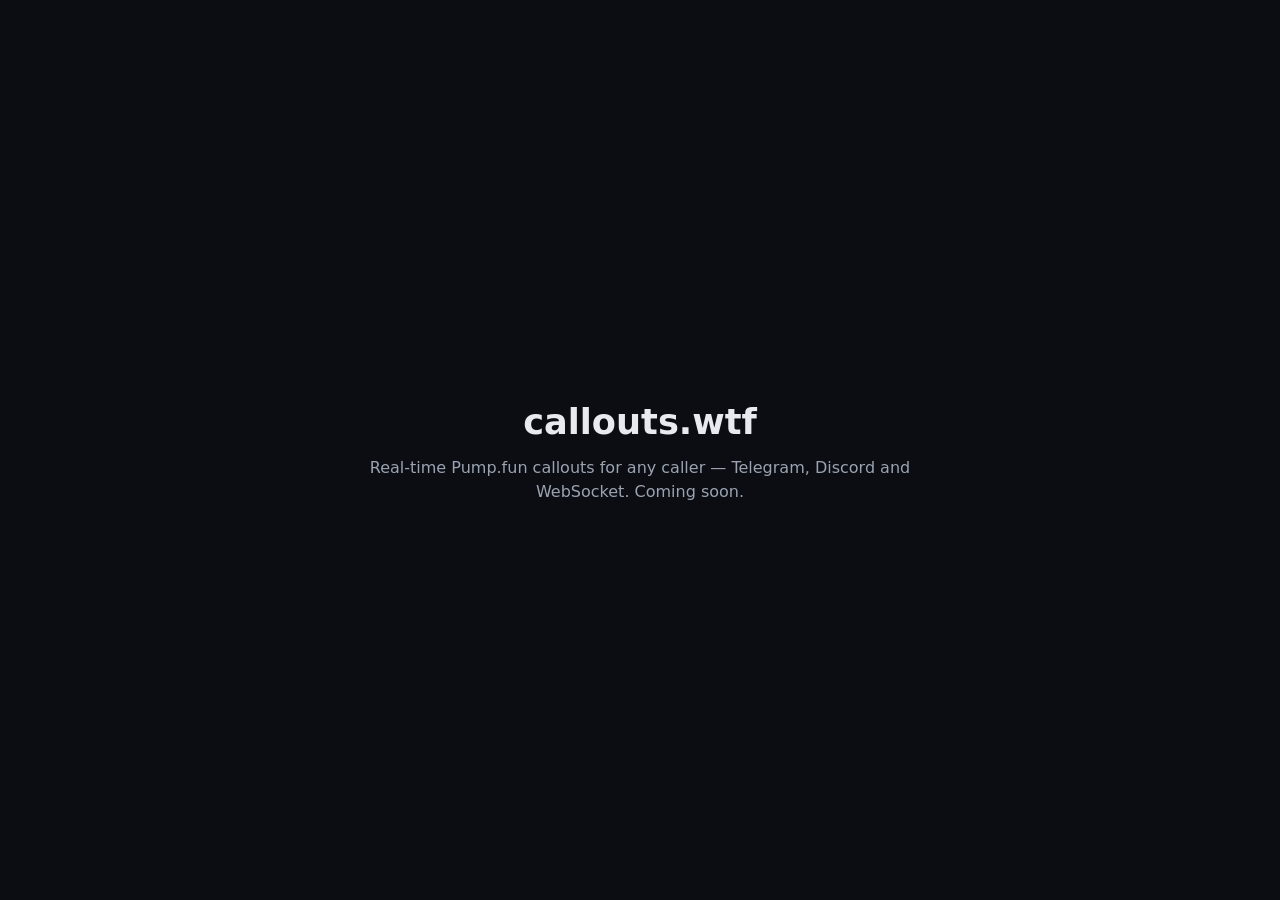
==== index.html @ 734180bb "Placeholder page and custom domain for GitHub Pages Co-Authored-By: Claude Opus 5.5 <noreply@anthrop" ====
<!doctype html>
<html lang="en">
<head>
<meta charset="utf-8">
<meta name="viewport" content="width=device-width, initial-scale=1">
<title>callouts.wtf — Pump.fun Callouts API</title>
<meta name="description" content="Real-time Pump.fun callouts for any caller, delivered to Telegram, Discord and WebSocket.">
<style>
  :root { color-scheme: dark; }
  body { margin: 0; min-height: 100vh; display: grid; place-items: center; background: #0b0d12; color: #e8eaf0;
         font: 16px/1.5 system-ui, -apple-system, Segoe UI, Roboto, sans-serif; }
  main { padding: 24px; text-align: center; max-width: 560px; }
  h1 { font-size: 2.2rem; margin: 0 0 8px; }
  p { color: #9aa3b2; margin: 0; }
</style>
</head>
<body>
<main>
  <h1>callouts.wtf</h1>
  <p>Real-time Pump.fun callouts for any caller — Telegram, Discord and WebSocket. Coming soon.</p>
</main>
</body>
</html>
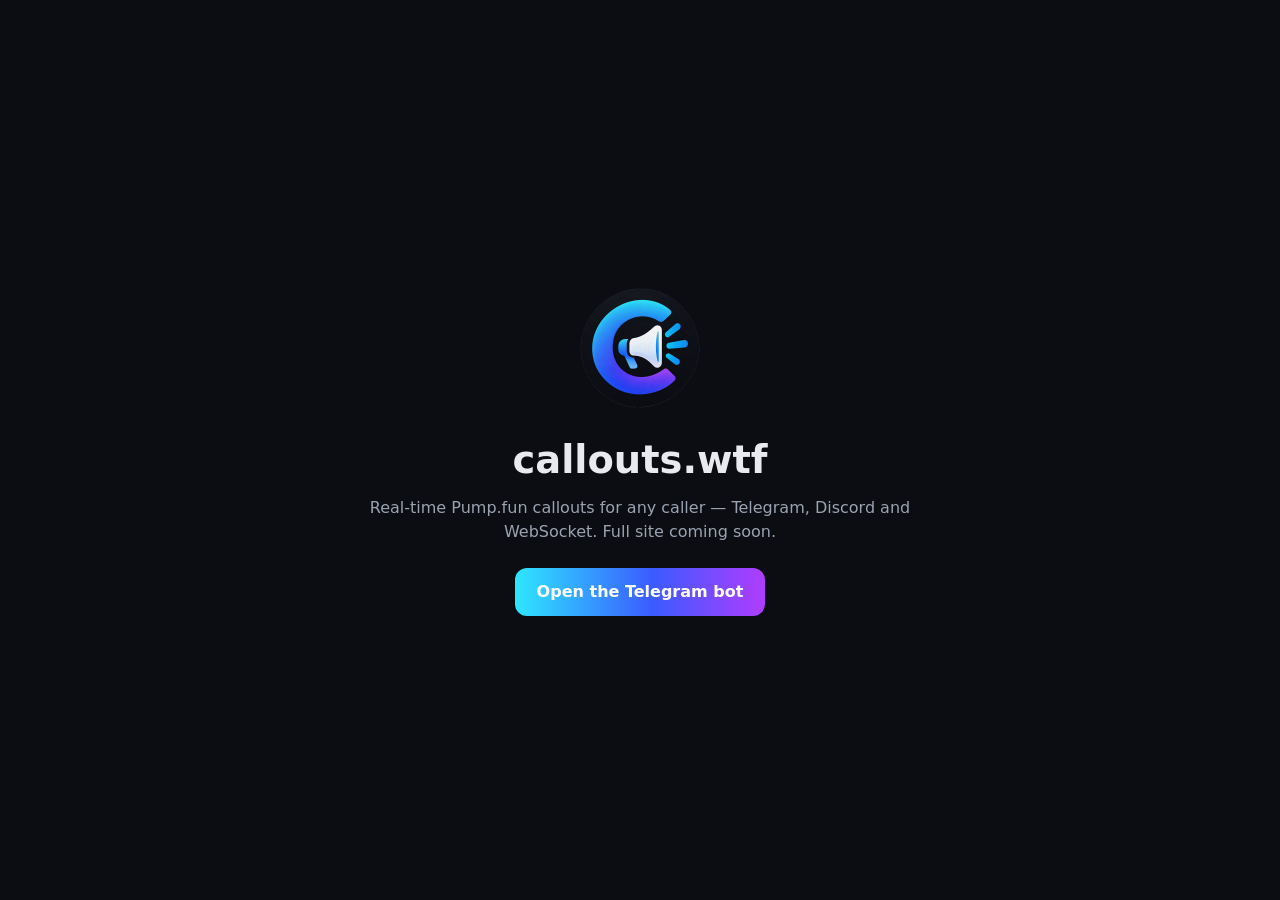
==== commit 02b3c452: "Use the new logo: page logo, favicon, touch icon, link-preview image, bot button Co-Authored-By: Cla" ====
--- a/index.html
+++ b/index.html
@@ -5,19 +5,35 @@
 <meta name="viewport" content="width=device-width, initial-scale=1">
 <title>callouts.wtf — Pump.fun Callouts API</title>
 <meta name="description" content="Real-time Pump.fun callouts for any caller, delivered to Telegram, Discord and WebSocket.">
+<link rel="icon" href="/assets/favicon.ico" sizes="any">
+<link rel="icon" type="image/png" sizes="32x32" href="/assets/logo-32.png">
+<link rel="apple-touch-icon" href="/assets/logo-180.png">
+<meta property="og:type" content="website">
+<meta property="og:url" content="https://callouts.wtf/">
+<meta property="og:title" content="callouts.wtf — Pump.fun Callouts API">
+<meta property="og:description" content="Real-time Pump.fun callouts for any caller — Telegram, Discord and WebSocket.">
+<meta property="og:image" content="https://callouts.wtf/assets/og.png">
+<meta name="twitter:card" content="summary_large_image">
+<meta name="twitter:image" content="https://callouts.wtf/assets/og.png">
 <style>
   :root { color-scheme: dark; }
   body { margin: 0; min-height: 100vh; display: grid; place-items: center; background: #0b0d12; color: #e8eaf0;
          font: 16px/1.5 system-ui, -apple-system, Segoe UI, Roboto, sans-serif; }
-  main { padding: 24px; text-align: center; max-width: 560px; }
-  h1 { font-size: 2.2rem; margin: 0 0 8px; }
-  p { color: #9aa3b2; margin: 0; }
+  main { padding: 24px 16px; text-align: center; max-width: 560px; }
+  img.logo { width: 128px; height: 128px; }
+  h1 { font-size: 2.4rem; margin: 12px 0 8px; }
+  p { color: #9aa3b2; margin: 0 0 24px; }
+  a.cta { display: inline-block; padding: 12px 22px; border-radius: 12px; color: #fff; text-decoration: none; font-weight: 600;
+          background: linear-gradient(90deg, #2ee6ff, #3b5bff 55%, #b03cff); }
+  a.cta:focus-visible { outline: 2px solid #2ee6ff; outline-offset: 3px; }
 </style>
 </head>
 <body>
 <main>
+  <img class="logo" src="/assets/logo-512.png" alt="callouts.wtf logo" width="128" height="128">
   <h1>callouts.wtf</h1>
-  <p>Real-time Pump.fun callouts for any caller — Telegram, Discord and WebSocket. Coming soon.</p>
+  <p>Real-time Pump.fun callouts for any caller — Telegram, Discord and WebSocket. Full site coming soon.</p>
+  <a class="cta" href="https://t.me/Calloutswtfbot">Open the Telegram bot</a>
 </main>
 </body>
 </html>
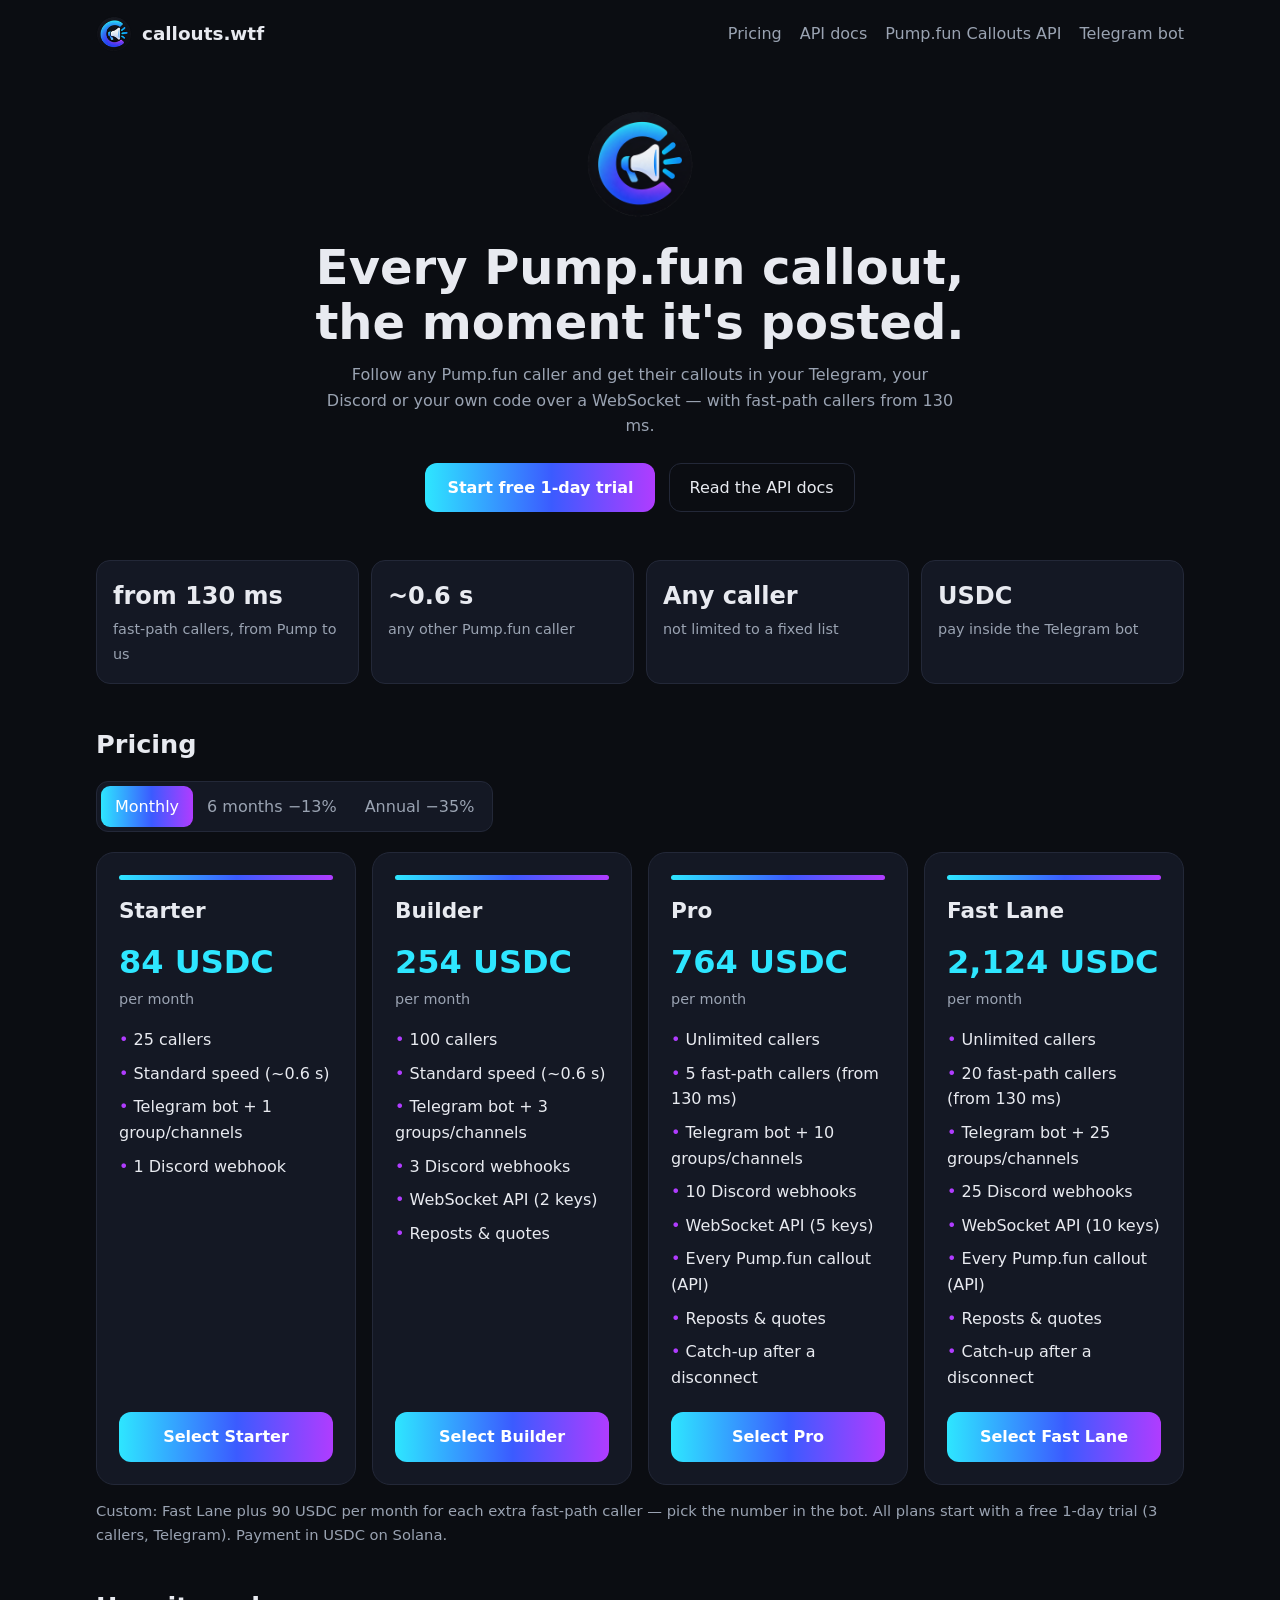
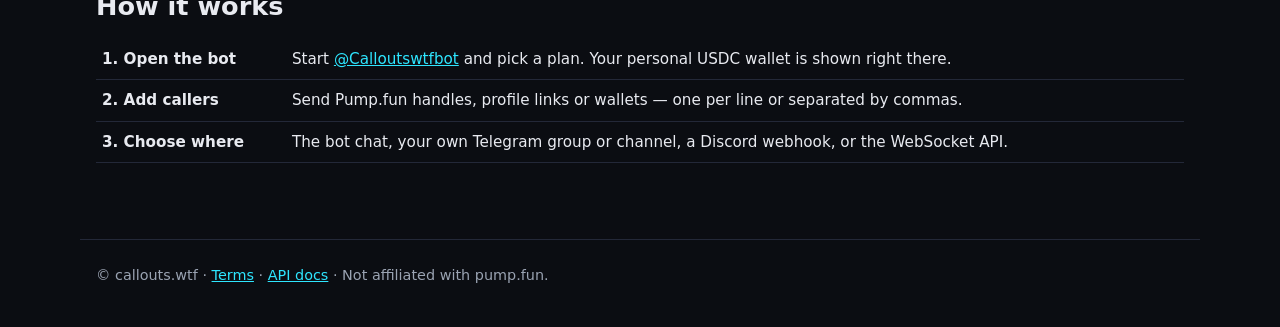
==== commit 63c999fe: "Full site: live pricing cards with period switch and Select→bot deep links, status banner, API docs," ====
--- a/index.html
+++ b/index.html
@@ -4,10 +4,11 @@
 <meta charset="utf-8">
 <meta name="viewport" content="width=device-width, initial-scale=1">
 <title>callouts.wtf — Pump.fun Callouts API</title>
-<meta name="description" content="Real-time Pump.fun callouts for any caller, delivered to Telegram, Discord and WebSocket.">
+<meta name="description" content="Real-time Pump.fun callouts for any caller, delivered to Telegram, Discord and a WebSocket API. Fast path from 130 ms. Pay in USDC.">
 <link rel="icon" href="/assets/favicon.ico" sizes="any">
 <link rel="icon" type="image/png" sizes="32x32" href="/assets/logo-32.png">
 <link rel="apple-touch-icon" href="/assets/logo-180.png">
+<link rel="stylesheet" href="/assets/site.css">
 <meta property="og:type" content="website">
 <meta property="og:url" content="https://callouts.wtf/">
 <meta property="og:title" content="callouts.wtf — Pump.fun Callouts API">
@@ -15,25 +16,100 @@
 <meta property="og:image" content="https://callouts.wtf/assets/og.png">
 <meta name="twitter:card" content="summary_large_image">
 <meta name="twitter:image" content="https://callouts.wtf/assets/og.png">
-<style>
-  :root { color-scheme: dark; }
-  body { margin: 0; min-height: 100vh; display: grid; place-items: center; background: #0b0d12; color: #e8eaf0;
-         font: 16px/1.5 system-ui, -apple-system, Segoe UI, Roboto, sans-serif; }
-  main { padding: 24px 16px; text-align: center; max-width: 560px; }
-  img.logo { width: 128px; height: 128px; }
-  h1 { font-size: 2.4rem; margin: 12px 0 8px; }
-  p { color: #9aa3b2; margin: 0 0 24px; }
-  a.cta { display: inline-block; padding: 12px 22px; border-radius: 12px; color: #fff; text-decoration: none; font-weight: 600;
-          background: linear-gradient(90deg, #2ee6ff, #3b5bff 55%, #b03cff); }
-  a.cta:focus-visible { outline: 2px solid #2ee6ff; outline-offset: 3px; }
-</style>
 </head>
 <body>
+<header class="site">
+  <a class="brand" href="/"><img src="/assets/logo-64.png" alt="" width="36" height="36">callouts.wtf</a>
+  <nav class="links" aria-label="Main">
+    <a href="#pricing">Pricing</a>
+    <a href="/docs.html">API docs</a>
+    <a href="/pumpfun-callouts-api.html">Pump.fun Callouts API</a>
+    <a href="https://t.me/Calloutswtfbot">Telegram bot</a>
+  </nav>
+</header>
 <main>
-  <img class="logo" src="/assets/logo-512.png" alt="callouts.wtf logo" width="128" height="128">
-  <h1>callouts.wtf</h1>
-  <p>Real-time Pump.fun callouts for any caller — Telegram, Discord and WebSocket. Full site coming soon.</p>
-  <a class="cta" href="https://t.me/Calloutswtfbot">Open the Telegram bot</a>
+  <div class="status-banner" id="status" role="status">Pump.fun callouts are currently unavailable — we're fixing it as soon as possible.</div>
+  <section class="hero">
+    <img class="logo" src="/assets/logo-512.png" alt="callouts.wtf logo" width="112" height="112">
+    <h1>Every Pump.fun callout,<br>the moment it's posted.</h1>
+    <p>Follow any Pump.fun caller and get their callouts in your Telegram, your Discord or your own code over a WebSocket — with fast-path callers from 130 ms.</p>
+    <a class="cta" href="https://t.me/Calloutswtfbot">Start free 1-day trial</a>
+    <a class="ghost" href="/docs.html">Read the API docs</a>
+  </section>
+
+  <section class="stats" aria-label="Speed">
+    <div class="stat"><b>from 130 ms</b><span>fast-path callers, from Pump to us</span></div>
+    <div class="stat"><b>~0.6 s</b><span>any other Pump.fun caller</span></div>
+    <div class="stat"><b>Any caller</b><span>not limited to a fixed list</span></div>
+    <div class="stat"><b>USDC</b><span>pay inside the Telegram bot</span></div>
+  </section>
+
+  <h2 id="pricing">Pricing</h2>
+  <div class="period" role="group" aria-label="Billing period">
+    <button type="button" data-period="monthly" aria-pressed="true">Monthly</button>
+    <button type="button" data-period="6m" aria-pressed="false">6 months −13%</button>
+    <button type="button" data-period="annual" aria-pressed="false">Annual −35%</button>
+  </div>
+  <div class="tiers" id="tiers"></div>
+  <p class="note">Custom: Fast Lane plus 90 USDC per month for each extra fast-path caller — pick the number in the bot. All plans start with a free 1-day trial (3 callers, Telegram). Payment in USDC on Solana.</p>
+
+  <h2>How it works</h2>
+  <table>
+    <tr><td><b>1. Open the bot</b></td><td>Start <a href="https://t.me/Calloutswtfbot">@Calloutswtfbot</a> and pick a plan. Your personal USDC wallet is shown right there.</td></tr>
+    <tr><td><b>2. Add callers</b></td><td>Send Pump.fun handles, profile links or wallets — one per line or separated by commas.</td></tr>
+    <tr><td><b>3. Choose where</b></td><td>The bot chat, your own Telegram group or channel, a Discord webhook, or the WebSocket API.</td></tr>
+  </table>
 </main>
+<footer class="site">© callouts.wtf · <a href="/terms.html">Terms</a> · <a href="/docs.html">API docs</a> · Not affiliated with pump.fun.</footer>
+<script>
+(() => {
+  const FALLBACK = [
+    {key:"starter",name:"Starter",prices:{monthly:84,"6m":438,annual:655},callers:25,fast_path:0,api:false,api_keys:0,all_callouts:false,reposts_quotes:false,catch_up:false,telegram_groups:1,discord_webhooks:1},
+    {key:"builder",name:"Builder",prices:{monthly:254,"6m":1326,annual:1981},callers:100,fast_path:0,api:true,api_keys:2,all_callouts:false,reposts_quotes:true,catch_up:false,telegram_groups:3,discord_webhooks:3},
+    {key:"pro",name:"Pro",prices:{monthly:764,"6m":3988,annual:5959},callers:null,fast_path:5,api:true,api_keys:5,all_callouts:true,reposts_quotes:true,catch_up:true,telegram_groups:10,discord_webhooks:10},
+    {key:"fastlane",name:"Fast Lane",prices:{monthly:2124,"6m":11087,annual:16567},callers:null,fast_path:20,api:true,api_keys:10,all_callouts:true,reposts_quotes:true,catch_up:true,telegram_groups:25,discord_webhooks:25}
+  ];
+  const PER = {monthly: "per month", "6m": "for 6 months", annual: "per year"};
+  let tiers = FALLBACK, period = "monthly";
+  const plural = (n, w) => `${n} ${w}${n === 1 ? "" : "s"}`;
+  function features(t) {
+    return [
+      t.callers == null ? "Unlimited callers" : `${t.callers} callers`,
+      t.fast_path ? `${t.fast_path} fast-path callers (from 130 ms)` : "Standard speed (~0.6 s)",
+      `Telegram bot + ${plural(t.telegram_groups, "group")}/channels`,
+      plural(t.discord_webhooks, "Discord webhook"),
+      t.api ? `WebSocket API (${plural(t.api_keys, "key")})` : "",
+      t.all_callouts ? "Every Pump.fun callout (API)" : "",
+      t.reposts_quotes ? "Reposts & quotes" : "",
+      t.catch_up ? "Catch-up after a disconnect" : ""
+    ].filter(Boolean);
+  }
+  function render() {
+    const root = document.getElementById("tiers");
+    root.innerHTML = "";
+    for (const t of tiers.filter(t => t.key !== "custom")) {
+      const card = document.createElement("article");
+      card.className = "tier";
+      const li = features(t).map(f => `<li>${f}</li>`).join("");
+      card.innerHTML = `<div class="bar"></div><h3>${t.name}</h3>
+        <div class="price">${Number(t.prices[period]).toLocaleString("en-US")} USDC</div>
+        <div class="per">${PER[period]}</div><ul>${li}</ul>
+        <a class="cta" href="https://t.me/Calloutswtfbot?start=plan_${t.key}">Select ${t.name}</a>`;
+      root.appendChild(card);
+    }
+  }
+  document.querySelectorAll(".period button").forEach(b => b.addEventListener("click", () => {
+    period = b.dataset.period;
+    document.querySelectorAll(".period button").forEach(x => x.setAttribute("aria-pressed", String(x === b)));
+    render();
+  }));
+  render();
+  fetch("https://api.callouts.wtf/public/pricing").then(r => r.ok ? r.json() : null)
+    .then(d => { if (d && Array.isArray(d.tiers)) { tiers = d.tiers; render(); } }).catch(() => {});
+  fetch("https://api.callouts.wtf/public/status").then(r => r.ok ? r.json() : null)
+    .then(d => { if (d && d.pumpfun && d.pumpfun.available === false) document.getElementById("status").style.display = "block"; })
+    .catch(() => {});
+})();
+</script>
 </body>
 </html>
--- a/assets/site.css
+++ b/assets/site.css
@@ -0,0 +1,49 @@
+:root {
+  color-scheme: dark;
+  --bg: #0b0d12; --card: #141824; --line: #232838; --text: #e8eaf0; --muted: #9aa3b2;
+  --cyan: #2ee6ff; --blue: #3b5bff; --violet: #b03cff;
+  --grad: linear-gradient(90deg, var(--cyan), var(--blue) 55%, var(--violet));
+}
+* { box-sizing: border-box; }
+body { margin: 0; background: var(--bg); color: var(--text); font: 16px/1.6 system-ui, -apple-system, "Segoe UI", Roboto, sans-serif; }
+a { color: var(--cyan); }
+header.site { display: flex; align-items: center; justify-content: space-between; gap: 16px; padding: 16px; max-width: 1120px; margin: 0 auto; }
+header.site .brand { display: flex; align-items: center; gap: 10px; color: var(--text); text-decoration: none; font-weight: 700; font-size: 1.15rem; }
+header.site .brand img { width: 36px; height: 36px; }
+nav.links { display: flex; gap: 18px; flex-wrap: wrap; }
+nav.links a { color: var(--muted); text-decoration: none; }
+nav.links a:hover, nav.links a:focus-visible { color: var(--text); }
+main { max-width: 1120px; margin: 0 auto; padding: 0 16px 64px; }
+.hero { text-align: center; padding: 40px 0 24px; }
+.hero img.logo { width: 112px; height: 112px; }
+.hero h1 { font-size: clamp(2rem, 5vw, 3rem); line-height: 1.15; margin: 12px 0; }
+.hero p { color: var(--muted); max-width: 640px; margin: 0 auto 24px; }
+.cta { display: inline-block; padding: 12px 22px; border-radius: 12px; color: #fff; text-decoration: none; font-weight: 600; background: var(--grad); border: 0; }
+.cta:focus-visible, nav.links a:focus-visible, .period button:focus-visible { outline: 2px solid var(--cyan); outline-offset: 3px; }
+.ghost { display: inline-block; padding: 11px 20px; border-radius: 12px; color: var(--text); text-decoration: none; border: 1px solid var(--line); margin-left: 8px; }
+.stats { display: grid; grid-template-columns: repeat(auto-fit, minmax(200px, 1fr)); gap: 12px; margin: 24px 0 40px; }
+.stat { background: var(--card); border: 1px solid var(--line); border-radius: 14px; padding: 16px; }
+.stat b { display: block; font-size: 1.5rem; }
+.stat span { color: var(--muted); font-size: .9rem; }
+h2 { font-size: 1.6rem; margin: 40px 0 8px; }
+.period { display: inline-flex; background: var(--card); border: 1px solid var(--line); border-radius: 12px; padding: 4px; margin: 8px 0 20px; }
+.period button { background: none; border: 0; color: var(--muted); padding: 8px 14px; border-radius: 9px; font: inherit; cursor: pointer; }
+.period button[aria-pressed="true"] { background: var(--grad); color: #fff; }
+.tiers { display: grid; grid-template-columns: repeat(auto-fit, minmax(240px, 1fr)); gap: 16px; }
+.tier { background: var(--card); border: 1px solid var(--line); border-radius: 18px; padding: 22px; display: flex; flex-direction: column; }
+.tier .bar { height: 5px; border-radius: 3px; background: var(--grad); margin-bottom: 14px; }
+.tier h3 { margin: 0; font-size: 1.35rem; }
+.tier .price { font-size: 2rem; font-weight: 800; color: var(--cyan); margin: 8px 0 0; }
+.tier .per { color: var(--muted); font-size: .9rem; margin-bottom: 12px; }
+.tier ul { list-style: none; padding: 0; margin: 0 0 18px; flex: 1; }
+.tier li { padding: 4px 0; color: var(--text); }
+.tier li::before { content: "• "; color: var(--violet); }
+.tier .cta { text-align: center; }
+.note { color: var(--muted); font-size: .92rem; margin-top: 14px; }
+.status-banner { display: none; background: #3a1a1a; border: 1px solid #6b2a2a; color: #ffd2d2; border-radius: 12px; padding: 10px 14px; margin: 16px 0; }
+code, pre { font-family: ui-monospace, SFMono-Regular, Menlo, Consolas, monospace; }
+pre { background: #0f1320; border: 1px solid var(--line); border-radius: 12px; padding: 14px; overflow-x: auto; font-size: .88rem; }
+table { border-collapse: collapse; width: 100%; margin: 12px 0; font-size: .95rem; }
+th, td { text-align: left; border-bottom: 1px solid var(--line); padding: 8px 6px; vertical-align: top; }
+footer.site { max-width: 1120px; margin: 0 auto; padding: 24px 16px 40px; color: var(--muted); font-size: .9rem; border-top: 1px solid var(--line); }
+@media (max-width: 640px) { nav.links { gap: 12px; font-size: .95rem; } .ghost { margin: 10px 0 0; } }
